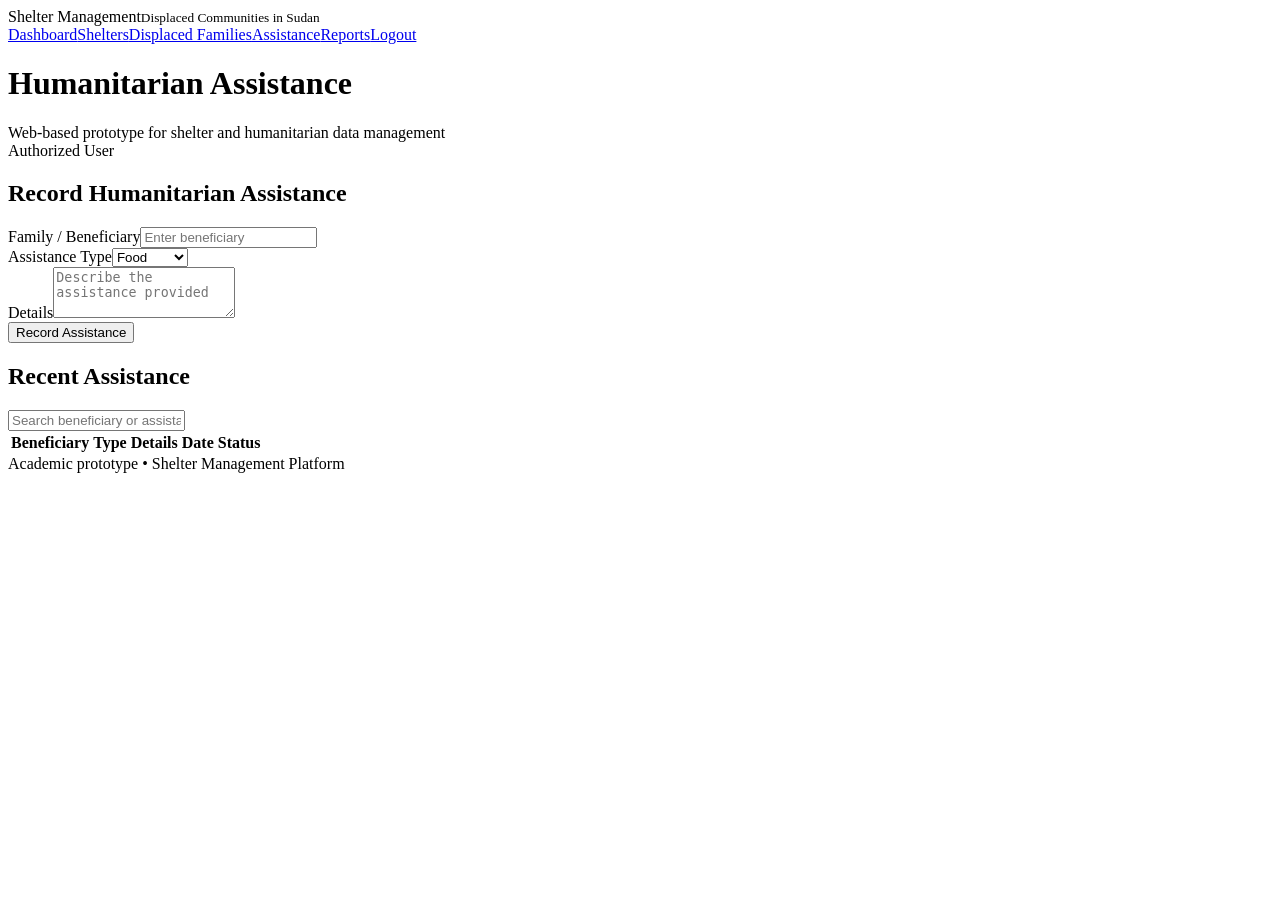
==== assistance.html @ a8751498 "Add files via upload" ====
<!doctype html><html lang="en"><head><meta charset="UTF-8"><meta name="viewport" content="width=device-width,initial-scale=1"><title>Humanitarian Assistance | Shelter Management</title><link rel="stylesheet" href="css/style.css"></head><body data-app="1"><div class="layout"><aside class="sidebar"><div class="brand">Shelter Management<small>Displaced Communities in Sudan</small></div><a class="" href="dashboard.html">Dashboard</a><a class="" href="shelters.html">Shelters</a><a class="" href="families.html">Displaced Families</a><a class="active" href="assistance.html">Assistance</a><a class="" href="reports.html">Reports</a><a href="#" onclick="logout();return false">Logout</a></aside><main class="main"><div class="topbar"><div><h1>Humanitarian Assistance</h1><div class="muted">Web-based prototype for shelter and humanitarian data management</div></div><div class="user-badge">Authorized User</div></div><div class="panel"><h2>Record Humanitarian Assistance</h2><form onsubmit="addAssistance(event)"><div class="form-grid"><div><label>Family / Beneficiary</label><input name="beneficiary" required placeholder="Enter beneficiary"></div><div><label>Assistance Type</label><select name="type"><option>Food</option><option>Medicine</option><option>Clothing</option><option>Water</option><option>Other</option></select></div><div class="full"><label>Details</label><textarea name="details" rows="3" placeholder="Describe the assistance provided"></textarea></div></div><button type="submit">Record Assistance</button></form></div><div class="panel"><h2>Recent Assistance</h2><div class="toolbar"><input id="search" oninput="renderAssistance()" placeholder="Search beneficiary or assistance"></div><div class="table-wrap"><table><tr><th>Beneficiary</th><th>Type</th><th>Details</th><th>Date</th><th>Status</th></tr><tbody id="assistanceRows"></tbody></table></div></div><div id="alert" class="alert"></div><footer>Academic prototype • Shelter Management Platform</footer></main></div><script src="js/script.js"></script></body></html>
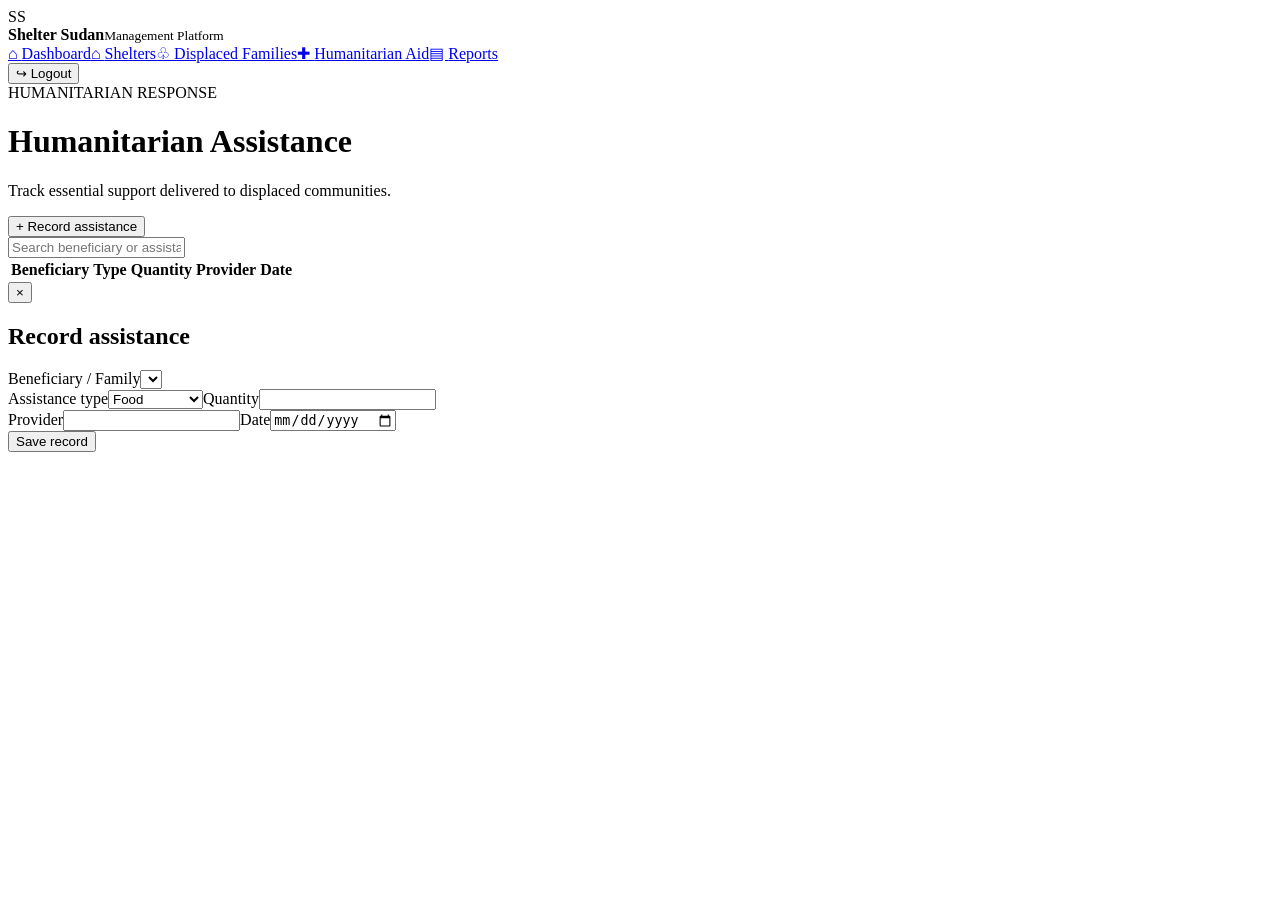
==== commit 7162e439: "Add files via upload" ====
--- a/assistance.html
+++ b/assistance.html
@@ -1 +1 @@
-<!doctype html><html lang="en"><head><meta charset="UTF-8"><meta name="viewport" content="width=device-width,initial-scale=1"><title>Humanitarian Assistance | Shelter Management</title><link rel="stylesheet" href="css/style.css"></head><body data-app="1"><div class="layout"><aside class="sidebar"><div class="brand">Shelter Management<small>Displaced Communities in Sudan</small></div><a class="" href="dashboard.html">Dashboard</a><a class="" href="shelters.html">Shelters</a><a class="" href="families.html">Displaced Families</a><a class="active" href="assistance.html">Assistance</a><a class="" href="reports.html">Reports</a><a href="#" onclick="logout();return false">Logout</a></aside><main class="main"><div class="topbar"><div><h1>Humanitarian Assistance</h1><div class="muted">Web-based prototype for shelter and humanitarian data management</div></div><div class="user-badge">Authorized User</div></div><div class="panel"><h2>Record Humanitarian Assistance</h2><form onsubmit="addAssistance(event)"><div class="form-grid"><div><label>Family / Beneficiary</label><input name="beneficiary" required placeholder="Enter beneficiary"></div><div><label>Assistance Type</label><select name="type"><option>Food</option><option>Medicine</option><option>Clothing</option><option>Water</option><option>Other</option></select></div><div class="full"><label>Details</label><textarea name="details" rows="3" placeholder="Describe the assistance provided"></textarea></div></div><button type="submit">Record Assistance</button></form></div><div class="panel"><h2>Recent Assistance</h2><div class="toolbar"><input id="search" oninput="renderAssistance()" placeholder="Search beneficiary or assistance"></div><div class="table-wrap"><table><tr><th>Beneficiary</th><th>Type</th><th>Details</th><th>Date</th><th>Status</th></tr><tbody id="assistanceRows"></tbody></table></div></div><div id="alert" class="alert"></div><footer>Academic prototype • Shelter Management Platform</footer></main></div><script src="js/script.js"></script></body></html>+<!doctype html><html lang="en"><head><meta charset="utf-8"><meta name="viewport" content="width=device-width,initial-scale=1"><title>Shelter Sudan | Aid</title><link rel="stylesheet" href="css/style.css"></head><body><div class="app"><aside class="sidebar"><div class="side-brand"><div class="brand-mark small">SS</div><div><b>Shelter Sudan</b><small>Management Platform</small></div></div><nav><a href="dashboard.html">⌂ <span>Dashboard</span></a><a href="shelters.html">⌂ <span>Shelters</span></a><a href="families.html">♧ <span>Displaced Families</span></a><a class="active" href="assistance.html">✚ <span>Humanitarian Aid</span></a><a href="reports.html">▤ <span>Reports</span></a></nav><button class="logout" onclick="logout()">↪ Logout</button></aside><main class="main"><header class="topbar"><div><span class="eyebrow">HUMANITARIAN RESPONSE</span><h1>Humanitarian Assistance</h1><p class="muted">Track essential support delivered to displaced communities.</p></div><button class="primary-btn" onclick="openModal('aidModal');populateFamilyOptions()">+ Record assistance</button></header><section class="toolbar"><input id="aidSearch" oninput="renderAid()" placeholder="Search beneficiary or assistance type…"></section><section class="panel"><div class="table-wrap"><table><thead><tr><th>Beneficiary</th><th>Type</th><th>Quantity</th><th>Provider</th><th>Date</th><th></th></tr></thead><tbody id="aidTable"></tbody></table></div></section></main></div><div class="modal" id="aidModal"><div class="modal-card"><button class="close" onclick="closeModal('aidModal')">×</button><h2>Record assistance</h2><form onsubmit="addAid(event)"><label>Beneficiary / Family<select id="aFamily" required></select></label><div class="form-row"><label>Assistance type<select id="aType"><option>Food</option><option>Water</option><option>Medicine</option><option>Clothing</option><option>Hygiene kits</option><option>Other</option></select></label><label>Quantity<input id="aQty" required></label></div><div class="form-row"><label>Provider<input id="aProvider" required></label><label>Date<input id="aDate" type="date" required></label></div><button class="primary-btn" type="submit">Save record</button></form></div></div><script src="js/script.js"></script></body></html>
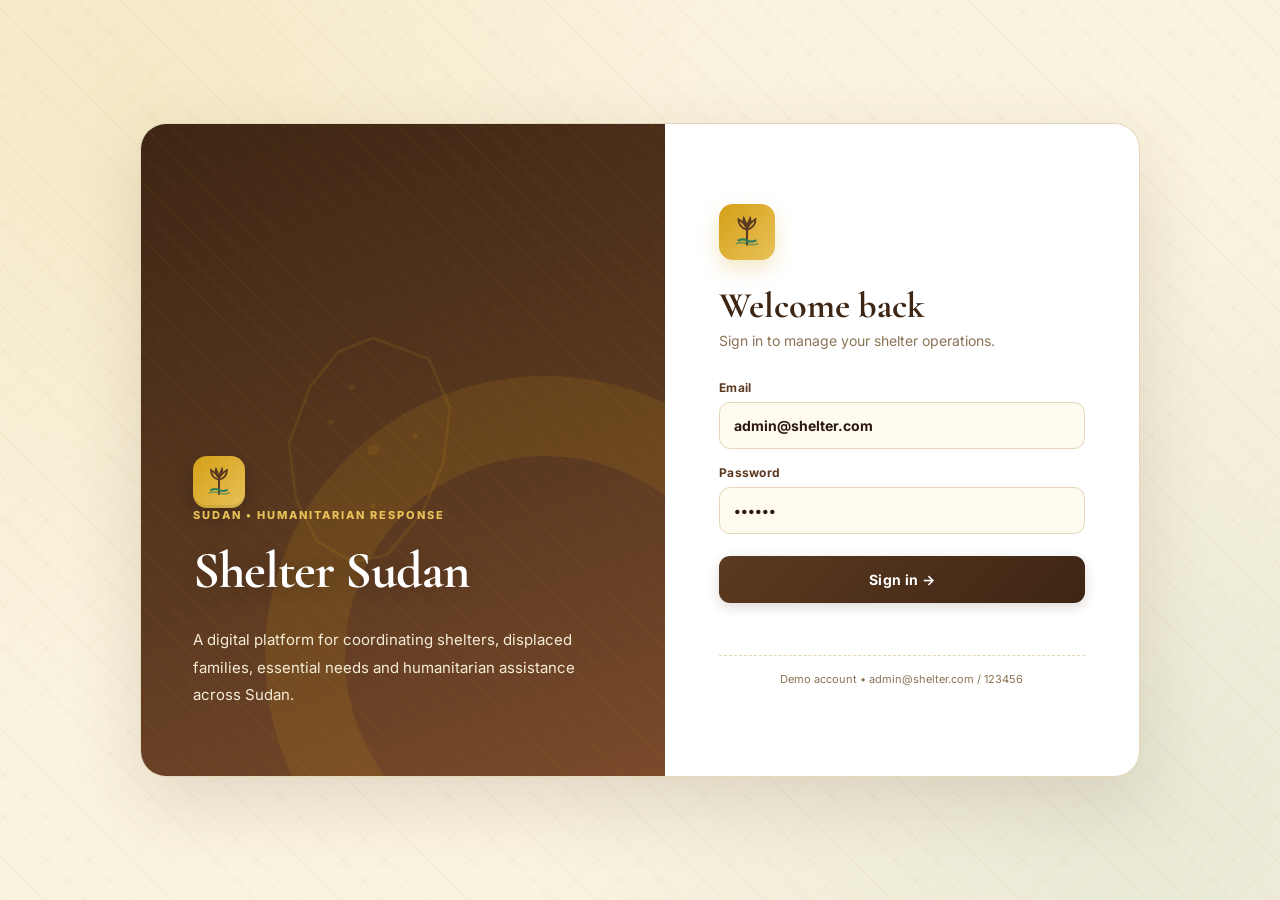
==== commit 352d4f9d: "Update assistance.html" ====
--- a/assistance.html
+++ b/assistance.html
@@ -1 +1,103 @@
-<!doctype html><html lang="en"><head><meta charset="utf-8"><meta name="viewport" content="width=device-width,initial-scale=1"><title>Shelter Sudan | Aid</title><link rel="stylesheet" href="css/style.css"></head><body><div class="app"><aside class="sidebar"><div class="side-brand"><div class="brand-mark small">SS</div><div><b>Shelter Sudan</b><small>Management Platform</small></div></div><nav><a href="dashboard.html">⌂ <span>Dashboard</span></a><a href="shelters.html">⌂ <span>Shelters</span></a><a href="families.html">♧ <span>Displaced Families</span></a><a class="active" href="assistance.html">✚ <span>Humanitarian Aid</span></a><a href="reports.html">▤ <span>Reports</span></a></nav><button class="logout" onclick="logout()">↪ Logout</button></aside><main class="main"><header class="topbar"><div><span class="eyebrow">HUMANITARIAN RESPONSE</span><h1>Humanitarian Assistance</h1><p class="muted">Track essential support delivered to displaced communities.</p></div><button class="primary-btn" onclick="openModal('aidModal');populateFamilyOptions()">+ Record assistance</button></header><section class="toolbar"><input id="aidSearch" oninput="renderAid()" placeholder="Search beneficiary or assistance type…"></section><section class="panel"><div class="table-wrap"><table><thead><tr><th>Beneficiary</th><th>Type</th><th>Quantity</th><th>Provider</th><th>Date</th><th></th></tr></thead><tbody id="aidTable"></tbody></table></div></section></main></div><div class="modal" id="aidModal"><div class="modal-card"><button class="close" onclick="closeModal('aidModal')">×</button><h2>Record assistance</h2><form onsubmit="addAid(event)"><label>Beneficiary / Family<select id="aFamily" required></select></label><div class="form-row"><label>Assistance type<select id="aType"><option>Food</option><option>Water</option><option>Medicine</option><option>Clothing</option><option>Hygiene kits</option><option>Other</option></select></label><label>Quantity<input id="aQty" required></label></div><div class="form-row"><label>Provider<input id="aProvider" required></label><label>Date<input id="aDate" type="date" required></label></div><button class="primary-btn" type="submit">Save record</button></form></div></div><script src="js/script.js"></script></body></html>
+<!doctype html>
+<html lang="en">
+<head>
+<meta charset="utf-8">
+<meta name="viewport" content="width=device-width,initial-scale=1">
+<title>Shelter Sudan | Aid</title>
+<link rel="stylesheet" href="css/style.css">
+</head>
+<body>
+<div class="app">
+
+  <aside class="sidebar">
+    <div class="side-brand">
+      <div class="brand-mark small">
+        <svg viewBox="0 0 32 32" fill="none" xmlns="http://www.w3.org/2000/svg">
+          <path d="M16 28 L16 14" stroke="#5C3A21" stroke-width="2" stroke-linecap="round"/>
+          <path d="M16 14 C10 12 8 8 8 4 C11 6 14 8 16 12" stroke="#5C3A21" stroke-width="1.8" fill="none" stroke-linecap="round"/>
+          <path d="M16 14 C22 12 24 8 24 4 C21 6 18 8 16 12" stroke="#5C3A21" stroke-width="1.8" fill="none" stroke-linecap="round"/>
+          <path d="M8 24 Q12 22 16 24 T24 24" stroke="#2E7D5B" stroke-width="2" fill="none" stroke-linecap="round"/>
+        </svg>
+      </div>
+      <div><b>Shelter Sudan</b><small>Management Platform</small></div>
+    </div>
+    <nav>
+      <a href="dashboard.html">
+        <svg viewBox="0 0 24 24" fill="none" stroke="currentColor" stroke-width="2"><path d="M3 12l9-9 9 9M5 10v10h14V10"/></svg>
+        <span>Dashboard</span>
+      </a>
+      <a href="shelters.html">
+        <svg viewBox="0 0 24 24" fill="none" stroke="currentColor" stroke-width="2"><path d="M3 21V9l9-6 9 6v12"/><path d="M9 21v-6h6v6"/></svg>
+        <span>Shelters</span>
+      </a>
+      <a href="families.html">
+        <svg viewBox="0 0 24 24" fill="none" stroke="currentColor" stroke-width="2"><circle cx="9" cy="7" r="4"/><path d="M3 21v-2a4 4 0 014-4h4a4 4 0 014 4v2"/><circle cx="17" cy="9" r="3"/><path d="M21 21v-1a3 3 0 00-3-3"/></svg>
+        <span>Displaced Families</span>
+      </a>
+      <a class="active" href="assistance.html">
+        <svg viewBox="0 0 24 24" fill="none" stroke="currentColor" stroke-width="2"><path d="M12 2v20M2 12h20"/></svg>
+        <span>Humanitarian Aid</span>
+      </a>
+      <a href="reports.html">
+        <svg viewBox="0 0 24 24" fill="none" stroke="currentColor" stroke-width="2"><path d="M4 4h16v16H4z"/><path d="M8 9h8M8 13h8M8 17h5"/></svg>
+        <span>Reports</span>
+      </a>
+    </nav>
+    <button class="logout" onclick="logout()">↪ Logout</button>
+  </aside>
+
+  <main class="main">
+    <header class="topbar">
+      <div>
+        <span class="eyebrow">HUMANITARIAN RESPONSE</span>
+        <h1>Humanitarian Assistance</h1>
+        <p class="muted">Track essential support delivered to displaced communities.</p>
+      </div>
+      <button class="primary-btn" onclick="openModal('aidModal');populateFamilyOptions()">+ Record assistance</button>
+    </header>
+
+    <section class="toolbar">
+      <input id="aidSearch" oninput="renderAid()" placeholder="Search beneficiary or assistance type…">
+    </section>
+
+    <section class="panel">
+      <div class="table-wrap">
+        <table>
+          <thead>
+            <tr><th>Beneficiary</th><th>Type</th><th>Quantity</th><th>Provider</th><th>Date</th><th></th></tr>
+          </thead>
+          <tbody id="aidTable"></tbody>
+        </table>
+      </div>
+    </section>
+  </main>
+
+</div>
+
+<div class="modal" id="aidModal">
+  <div class="modal-card">
+    <button class="close" onclick="closeModal('aidModal')">×</button>
+    <h2>Record assistance</h2>
+    <form onsubmit="addAid(event)">
+      <label>Beneficiary / Family<select id="aFamily" required></select></label>
+      <div class="form-row">
+        <label>Assistance type
+          <select id="aType">
+            <option>Food</option><option>Water</option><option>Medicine</option>
+            <option>Clothing</option><option>Hygiene kits</option><option>Other</option>
+          </select>
+        </label>
+        <label>Quantity<input id="aQty" required></label>
+      </div>
+      <div class="form-row">
+        <label>Provider<input id="aProvider" required></label>
+        <label>Date<input id="aDate" type="date" required></label>
+      </div>
+      <button class="primary-btn" type="submit">Save record</button>
+    </form>
+  </div>
+</div>
+
+<script src="js/script.js"></script>
+</body>
+</html>
--- a/css/style.css
+++ b/css/style.css
@@ -0,0 +1,740 @@
+@import url('https://fonts.googleapis.com/css2?family=Cormorant+Garamond:wght@500;600;700&family=Inter:wght@400;500;600;700&display=swap');
+
+:root{
+  --clay:#5C3A21;
+  --clay-dark:#3E2614;
+  --gold:#D4A017;
+  --gold-light:#E8C158;
+  --nile:#2E7D5B;
+  --nile-light:#4AA67C;
+  --sand:#C8956D;
+  --cream:#FAF3E0;
+  --paper:#FFFBF0;
+  --ink:#2B1810;
+  --muted:#8B7355;
+  --line:#E5D7B8;
+  --red:#A63A2E;
+  --white:#fff;
+  --shadow:0 12px 35px #5C3A2115;
+  --shadow-lg:0 25px 70px #5C3A2125;
+}
+
+*{box-sizing:border-box}
+body{
+  margin:0;
+  background:var(--cream);
+  background-image:
+    repeating-linear-gradient(45deg,#D4A01708 0 2px,transparent 2px 24px),
+    repeating-linear-gradient(-45deg,#5C3A2105 0 2px,transparent 2px 24px);
+  color:var(--ink);
+  font-family:'Inter',Arial,sans-serif;
+  -webkit-font-smoothing:antialiased;
+}
+
+a{text-decoration:none;color:inherit}
+button,input,select{font:inherit}
+button{cursor:pointer}
+
+/* ============ APP LAYOUT ============ */
+.app{display:flex;min-height:100vh}
+
+/* ============ SIDEBAR ============ */
+.sidebar{
+  width:260px;
+  background:linear-gradient(180deg,var(--clay-dark) 0%,var(--clay) 100%);
+  color:white;
+  padding:25px 18px;
+  display:flex;
+  flex-direction:column;
+  position:fixed;
+  inset:0 auto 0 0;
+  box-shadow:4px 0 30px #5C3A2130;
+  overflow:hidden;
+}
+
+.sidebar::before{
+  content:'';
+  position:absolute;
+  top:0;left:0;right:0;
+  height:6px;
+  background:linear-gradient(90deg,var(--gold),var(--nile),var(--gold));
+}
+
+.sidebar::after{
+  content:'';
+  position:absolute;
+  bottom:-40px;right:-40px;
+  width:180px;height:180px;
+  background:repeating-linear-gradient(45deg,#D4A01715 0 8px,transparent 8px 16px);
+  border-radius:50%;
+  pointer-events:none;
+}
+
+.side-brand{
+  display:flex;
+  align-items:center;
+  gap:12px;
+  padding:4px 8px 30px;
+  position:relative;
+  z-index:1;
+}
+
+.side-brand b{display:block;font-size:17px;color:#fff;letter-spacing:.3px}
+.side-brand small{display:block;color:#E8C158;font-size:11px;margin-top:3px;letter-spacing:.5px}
+
+/* ============ LOGO (PALM + NILE) ============ */
+.brand-mark{
+  width:52px;
+  height:52px;
+  border-radius:14px;
+  background:linear-gradient(135deg,var(--gold),var(--gold-light));
+  display:grid;
+  place-items:center;
+  box-shadow:0 8px 22px #0003,inset 0 -3px 0 #00000015;
+  position:relative;
+  flex-shrink:0;
+}
+
+.brand-mark svg{width:32px;height:32px;display:block}
+
+.brand-mark.small{width:42px;height:42px;border-radius:11px}
+.brand-mark.small svg{width:26px;height:26px}
+
+/* ============ NAV ============ */
+nav{display:grid;gap:6px;position:relative;z-index:1}
+
+nav a{
+  padding:13px 14px;
+  border-radius:11px;
+  color:#E8DCBB;
+  display:flex;
+  gap:12px;
+  align-items:center;
+  font-size:14px;
+  font-weight:500;
+  transition:all .2s;
+  border-left:3px solid transparent;
+}
+
+nav a:hover{
+  background:#ffffff12;
+  color:#fff;
+  border-left-color:var(--gold);
+  transform:translateX(2px);
+}
+
+nav a.active{
+  background:linear-gradient(90deg,#D4A01720,#D4A01708);
+  color:#fff;
+  border-left-color:var(--gold);
+  font-weight:600;
+}
+
+nav a svg{width:18px;height:18px;flex-shrink:0}
+
+/* ============ LOGOUT ============ */
+.logout{
+  margin-top:auto;
+  border:1px solid #D4A01740;
+  background:#ffffff08;
+  color:#E8DCBB;
+  padding:12px;
+  border-radius:11px;
+  font-size:13px;
+  font-weight:600;
+  transition:all .2s;
+  position:relative;
+  z-index:1;
+}
+
+.logout:hover{background:#D4A01720;color:#fff;border-color:var(--gold)}
+
+/* ============ MAIN ============ */
+.main{
+  margin-left:260px;
+  width:calc(100% - 260px);
+  padding:35px 42px 55px;
+  position:relative;
+}
+
+/* ============ TOPBAR ============ */
+.topbar{
+  display:flex;
+  justify-content:space-between;
+  align-items:center;
+  gap:20px;
+  margin-bottom:28px;
+}
+
+.eyebrow{
+  font-size:11px;
+  font-weight:800;
+  letter-spacing:2px;
+  color:var(--gold);
+  text-transform:uppercase;
+}
+
+h1{
+  font-family:'Cormorant Garamond',serif;
+  font-size:38px;
+  line-height:1.1;
+  margin:7px 0;
+  color:var(--clay-dark);
+  font-weight:700;
+  letter-spacing:-.5px;
+}
+
+.muted{color:var(--muted);margin:5px 0;font-size:14px}
+
+/* ============ CARDS ============ */
+.cards,.report-cards{
+  display:grid;
+  grid-template-columns:repeat(4,1fr);
+  gap:17px;
+  margin-bottom:22px;
+}
+
+.stat,.report-card,.panel{
+  background:var(--paper);
+  border:1px solid var(--line);
+  border-radius:16px;
+  box-shadow:var(--shadow);
+  position:relative;
+  overflow:hidden;
+}
+
+.stat::before,.report-card::before{
+  content:'';
+  position:absolute;
+  top:0;left:0;right:0;
+  height:3px;
+  background:linear-gradient(90deg,var(--gold),var(--nile));
+}
+
+.stat{padding:20px;display:flex;gap:14px;align-items:center}
+
+.icon{
+  width:48px;
+  height:48px;
+  border-radius:13px;
+  display:grid;
+  place-items:center;
+  flex-shrink:0;
+}
+
+.icon svg{width:24px;height:24px}
+
+.blue{background:#E5D7B8;color:var(--clay)}
+.orange{background:#FBEFD4;color:#B8801B}
+.green{background:#D9EDE2;color:var(--nile)}
+.red{background:#F5DDD7;color:var(--red)}
+
+.stat span,.report-card span{
+  font-size:12px;
+  color:var(--muted);
+  display:block;
+  font-weight:500;
+}
+
+.stat strong{
+  display:block;
+  font-family:'Cormorant Garamond',serif;
+  font-size:30px;
+  margin-top:2px;
+  color:var(--clay-dark);
+  font-weight:700;
+}
+
+/* ============ PANELS ============ */
+.grid-two{
+  display:grid;
+  grid-template-columns:1.35fr 1fr;
+  gap:20px;
+  margin-bottom:22px;
+}
+
+.panel{padding:24px}
+
+.panel-head{
+  display:flex;
+  align-items:center;
+  justify-content:space-between;
+  margin-bottom:18px;
+  padding-bottom:14px;
+  border-bottom:1px dashed var(--line);
+}
+
+.panel-head h3{
+  margin:0;
+  font-family:'Cormorant Garamond',serif;
+  font-size:20px;
+  color:var(--clay-dark);
+  font-weight:700;
+}
+
+.panel-head a{
+  font-size:12px;
+  color:var(--nile);
+  font-weight:700;
+  letter-spacing:.3px;
+}
+
+.panel-head a:hover{color:var(--gold)}
+
+/* ============ OCCUPANCY BARS ============ */
+.occupancy{display:grid;gap:16px}
+
+.occ-row{
+  display:grid;
+  grid-template-columns:150px 1fr 50px;
+  gap:12px;
+  align-items:center;
+  font-size:12px;
+  font-weight:500;
+}
+
+.bar{
+  height:10px;
+  background:#EFE4CC;
+  border-radius:20px;
+  overflow:hidden;
+  box-shadow:inset 0 1px 2px #00000010;
+}
+
+.bar i{
+  display:block;
+  height:100%;
+  background:linear-gradient(90deg,var(--nile),var(--gold));
+  border-radius:20px;
+  transition:width .5s ease;
+}
+
+/* ============ QUICK ACTIONS ============ */
+.quick{display:grid;grid-template-columns:1fr 1fr;gap:12px}
+
+.quick-card{
+  border:1px solid var(--line);
+  border-radius:13px;
+  padding:16px;
+  display:grid;
+  gap:5px;
+  background:var(--paper);
+  transition:all .25s;
+}
+
+.quick-card:hover{
+  border-color:var(--gold);
+  transform:translateY(-2px);
+  box-shadow:0 8px 20px #D4A01720;
+}
+
+.quick-card svg{width:26px;height:26px;color:var(--gold);margin-bottom:3px}
+
+.quick-card b{font-size:13px;color:var(--clay-dark)}
+.quick-card small{font-size:11px;color:var(--muted)}
+
+/* ============ TABLES ============ */
+.table-wrap{overflow:auto}
+
+table{width:100%;border-collapse:collapse;font-size:13px}
+
+th{
+  text-align:left;
+  color:var(--clay);
+  font-size:11px;
+  text-transform:uppercase;
+  letter-spacing:.8px;
+  background:#F5EDD8;
+  font-weight:700;
+}
+
+th,td{padding:14px 12px;border-bottom:1px solid var(--line)}
+
+tbody tr{transition:background .15s}
+tbody tr:hover{background:#FFF9E8}
+
+tbody tr:last-child td{border-bottom:0}
+
+/* ============ BADGES ============ */
+.badge{
+  padding:5px 10px;
+  border-radius:30px;
+  font-size:10px;
+  font-weight:700;
+  display:inline-block;
+  letter-spacing:.4px;
+}
+
+.available{background:#D9EDE2;color:var(--nile)}
+.limited{background:#FBEFD4;color:#B8801B}
+.full{background:#F5DDD7;color:var(--red)}
+
+/* ============ BUTTONS ============ */
+.delete{
+  border:0;
+  background:#F5DDD7;
+  color:var(--red);
+  border-radius:8px;
+  padding:6px 10px;
+  font-size:11px;
+  font-weight:600;
+  transition:all .2s;
+}
+
+.delete:hover{background:var(--red);color:#fff}
+
+.toolbar{display:flex;gap:12px;margin-bottom:17px}
+
+.toolbar input{flex:1}
+
+.toolbar input,.modal-card input,.modal-card select{
+  border:1px solid var(--line);
+  background:var(--paper);
+  border-radius:11px;
+  padding:12px 14px;
+  outline:none;
+  font-size:13px;
+  color:var(--ink);
+  transition:all .2s;
+}
+
+.toolbar input:focus,.modal-card input:focus,.modal-card select:focus{
+  border-color:var(--gold);
+  box-shadow:0 0 0 3px #D4A01720;
+  background:#fff;
+}
+
+.primary-btn,.ghost-btn{
+  border-radius:11px;
+  padding:12px 18px;
+  border:0;
+  font-weight:700;
+  font-size:13px;
+  letter-spacing:.3px;
+  transition:all .2s;
+}
+
+.primary-btn{
+  background:linear-gradient(135deg,var(--clay),var(--clay-dark));
+  color:#fff;
+  box-shadow:0 4px 12px #5C3A2130;
+}
+
+.primary-btn:hover{
+  background:linear-gradient(135deg,var(--clay-dark),var(--clay));
+  transform:translateY(-1px);
+  box-shadow:0 6px 16px #5C3A2140;
+}
+
+.ghost-btn{
+  background:var(--paper);
+  border:1px solid var(--line);
+  color:var(--clay);
+}
+
+.ghost-btn:hover{border-color:var(--gold);color:var(--gold);background:#FFF9E8}
+
+/* ============ REPORT CARDS ============ */
+.report-card{padding:24px}
+
+.report-card strong{
+  display:block;
+  font-family:'Cormorant Garamond',serif;
+  font-size:36px;
+  margin:7px 0;
+  color:var(--clay-dark);
+  font-weight:700;
+}
+
+.report-card small{color:var(--muted);font-size:11px}
+
+.bars{display:grid;gap:15px}
+
+.bar-line{
+  display:grid;
+  grid-template-columns:130px 1fr 45px;
+  gap:12px;
+  align-items:center;
+  font-size:12px;
+  font-weight:500;
+}
+
+.scope{display:grid;gap:12px}
+
+.scope div{
+  padding:14px;
+  border-radius:11px;
+  background:var(--paper);
+  border-left:3px solid var(--gold);
+  font-size:13px;
+  font-weight:500;
+  color:var(--clay-dark);
+}
+
+/* ============ LOGIN PAGE ============ */
+.login-page{
+  min-height:100vh;
+  display:grid;
+  place-items:center;
+  padding:20px;
+  background:
+    radial-gradient(circle at 10% 10%,#D4A01720,transparent 45%),
+    radial-gradient(circle at 90% 90%,#2E7D5B15,transparent 45%),
+    var(--cream);
+  position:relative;
+}
+
+.login-page::before{
+  content:'';
+  position:absolute;
+  inset:0;
+  background-image:
+    repeating-linear-gradient(45deg,#5C3A2106 0 2px,transparent 2px 30px),
+    repeating-linear-gradient(-45deg,#D4A01706 0 2px,transparent 2px 30px);
+  pointer-events:none;
+}
+
+.login-shell{
+  width:min(1000px,95vw);
+  min-height:600px;
+  background:#fff;
+  border-radius:26px;
+  overflow:hidden;
+  display:grid;
+  grid-template-columns:1.05fr .95fr;
+  box-shadow:var(--shadow-lg);
+  position:relative;
+  z-index:1;
+  border:1px solid var(--line);
+}
+
+/* ============ LOGIN ART (SUDAN MAP) ============ */
+.login-art{
+  position:relative;
+  padding:52px;
+  color:#fff;
+  background:linear-gradient(160deg,var(--clay-dark) 0%,var(--clay) 60%,#7A4A2B 100%);
+  display:flex;
+  flex-direction:column;
+  justify-content:center;
+  overflow:hidden;
+}
+
+.login-art::before{
+  content:'';
+  position:absolute;
+  inset:0;
+  background-image:
+    repeating-linear-gradient(45deg,#D4A01710 0 2px,transparent 2px 20px);
+  opacity:.6;
+}
+
+.login-art::after{
+  content:'';
+  position:absolute;
+  width:400px;
+  height:400px;
+  border-radius:50%;
+  right:-160px;
+  bottom:-160px;
+  border:80px solid #D4A01720;
+}
+
+/* Sudan map decorative element */
+.sudan-map{
+  position:absolute;
+  right:-40px;
+  top:50%;
+  transform:translateY(-50%);
+  width:280px;
+  height:280px;
+  opacity:.12;
+  pointer-events:none;
+}
+
+.login-art > *{position:relative;z-index:1}
+
+.login-art h1{
+  font-family:'Cormorant Garamond',serif;
+  font-size:52px;
+  margin:20px 0 12px;
+  color:#fff;
+  font-weight:700;
+  letter-spacing:-1px;
+  text-shadow:0 2px 20px #00000030;
+}
+
+.login-art p{
+  max-width:430px;
+  line-height:1.85;
+  color:#F5EDD8;
+  font-size:15px;
+}
+
+.login-art .eyebrow{color:var(--gold-light)}
+
+/* ============ LOGIN CARD ============ */
+.login-card{
+  padding:58px 54px;
+  display:flex;
+  flex-direction:column;
+  justify-content:center;
+}
+
+.mini-logo{
+  width:56px;
+  height:56px;
+  border-radius:14px;
+  background:linear-gradient(135deg,var(--gold),var(--gold-light));
+  display:grid;
+  place-items:center;
+  margin-bottom:24px;
+  box-shadow:0 8px 20px #D4A01740;
+}
+
+.mini-logo svg{width:34px;height:34px;color:var(--clay-dark)}
+
+.login-card h2{
+  font-family:'Cormorant Garamond',serif;
+  font-size:36px;
+  margin:0;
+  color:var(--clay-dark);
+  font-weight:700;
+}
+
+.login-card form{display:grid;gap:16px;margin-top:26px}
+
+.login-card label,.modal-card label{
+  font-size:12px;
+  font-weight:700;
+  display:grid;
+  gap:7px;
+  color:var(--clay);
+  letter-spacing:.3px;
+}
+
+.login-card input{
+  padding:14px;
+  border:1px solid var(--line);
+  border-radius:11px;
+  outline:none;
+  background:var(--paper);
+  font-size:14px;
+  color:var(--ink);
+  transition:all .2s;
+}
+
+.login-card input:focus{
+  border-color:var(--gold);
+  box-shadow:0 0 0 3px #D4A01720;
+  background:#fff;
+}
+
+.login-card .primary-btn{margin-top:6px;padding:15px;font-size:14px}
+
+.demo-note{
+  font-size:11px;
+  color:var(--muted);
+  margin-top:20px;
+  padding-top:16px;
+  border-top:1px dashed var(--line);
+  text-align:center;
+}
+
+.error{color:var(--red);font-size:12px;min-height:16px;font-weight:600}
+
+/* ============ MODAL ============ */
+.modal{
+  position:fixed;
+  inset:0;
+  background:#2B181099;
+  backdrop-filter:blur(3px);
+  display:none;
+  place-items:center;
+  padding:20px;
+  z-index:10;
+}
+
+.modal.show{display:grid;animation:fadeIn .2s}
+
+@keyframes fadeIn{from{opacity:0}to{opacity:1}}
+
+.modal-card{
+  background:var(--paper);
+  border-radius:18px;
+  padding:30px;
+  width:min(510px,100%);
+  position:relative;
+  box-shadow:var(--shadow-lg);
+  border:1px solid var(--line);
+}
+
+.modal-card h2{
+  font-family:'Cormorant Garamond',serif;
+  margin:0 0 22px;
+  color:var(--clay-dark);
+  font-size:26px;
+  font-weight:700;
+}
+
+.modal-card form{display:grid;gap:16px}
+.modal-card .primary-btn{margin-top:6px}
+
+.form-row{display:grid;grid-template-columns:1fr 1fr;gap:12px}
+
+.close{
+  position:absolute;
+  right:18px;
+  top:16px;
+  border:0;
+  background:#F5EDD8;
+  color:var(--clay);
+  border-radius:50%;
+  width:32px;
+  height:32px;
+  font-size:20px;
+  line-height:1;
+  transition:all .2s;
+}
+
+.close:hover{background:var(--clay);color:#fff;transform:rotate(90deg)}
+
+/* ============ TOP ACTIONS ============ */
+.top-actions{display:flex;align-items:center}
+
+.status-dot{
+  font-size:11px;
+  color:var(--nile);
+  background:#D9EDE2;
+  padding:8px 13px;
+  border-radius:20px;
+  font-weight:600;
+}
+
+.status-dot::before{content:'●';margin-right:6px;font-size:8px;vertical-align:middle}
+
+/* ============ RESPONSIVE ============ */
+@media(max-width:900px){
+  .sidebar{width:76px;padding:20px 10px}
+  .side-brand div:not(.brand-mark){display:none}
+  .side-brand{padding-bottom:25px;justify-content:center}
+  .main{margin-left:76px;width:calc(100% - 76px);padding:25px 20px}
+  .sidebar nav a span,.logout{font-size:0}
+  .sidebar nav a{justify-content:center;font-size:20px;padding:14px 0}
+  .sidebar nav a svg{width:22px;height:22px}
+  .cards,.report-cards{grid-template-columns:1fr 1fr}
+  .login-shell{grid-template-columns:1fr}
+  .login-art{display:none}
+  .sudan-map{display:none}
+}
+
+@media(max-width:600px){
+  .cards,.report-cards,.grid-two{grid-template-columns:1fr}
+  .topbar{align-items:flex-start;flex-direction:column}
+  .main{padding:20px 14px}
+  .form-row{grid-template-columns:1fr}
+  .toolbar{flex-direction:column}
+  h1{font-size:30px}
+  .login-card{padding:40px 28px}
+  .login-card h2{font-size:30px}
+}
